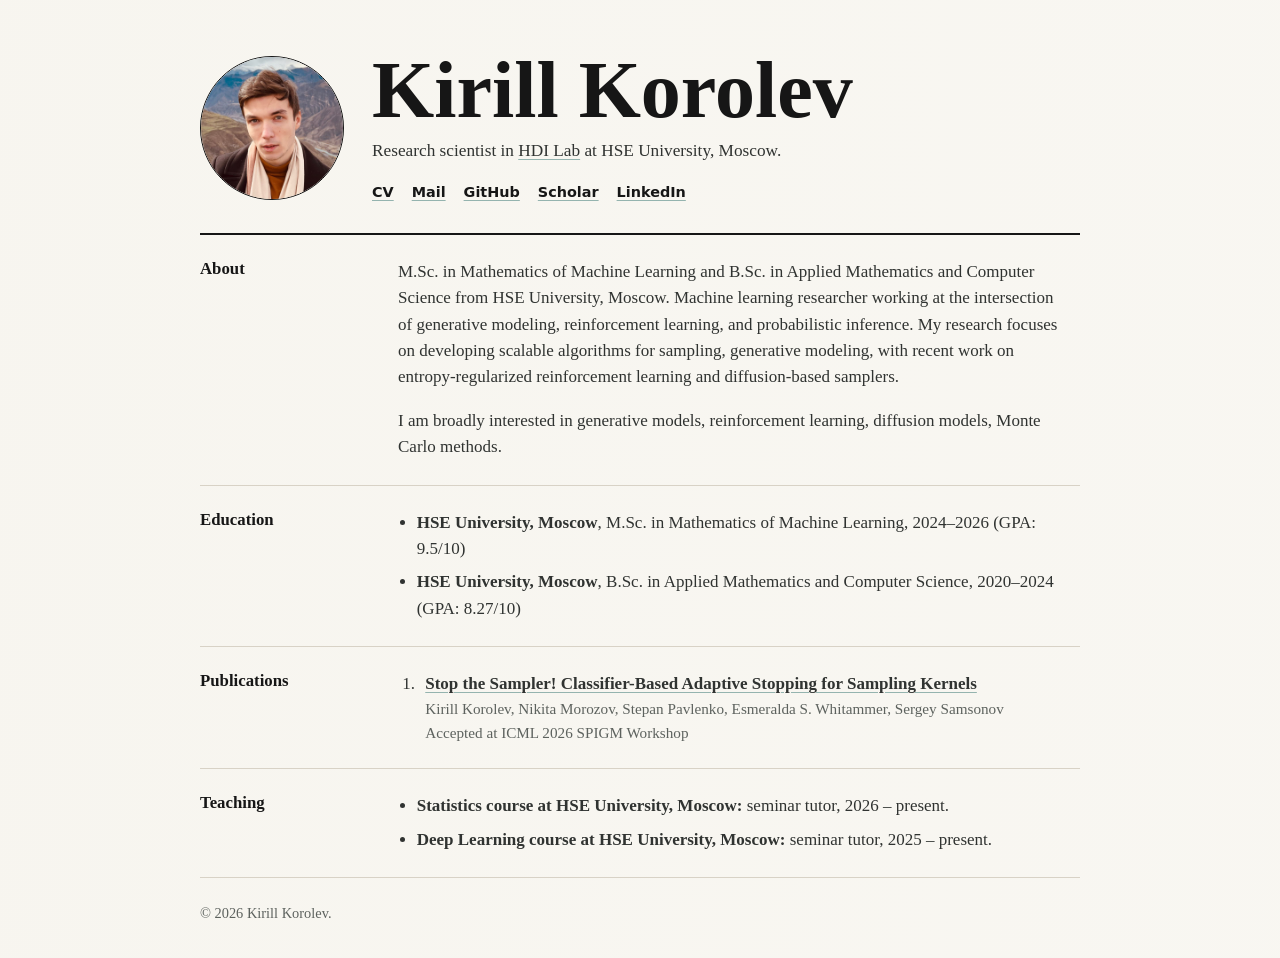
==== index.html @ 7864aa4a "add google monitor" ====
<!doctype html>
<html lang="en">
  <head>
    <meta charset="utf-8">
    <meta name="viewport" content="width=device-width, initial-scale=1">
    <meta
      name="description"
      content="Personal website of Kirill Korolev."
    >
    <meta name="google-site-verification" content="NBXI4HYTqgPtcaSsDmMrQNuc7NMK7PXPJ6CvXGRIiEw" />
    <title>Kirill Korolev</title>
    <link rel="icon" href="assets/favicon.svg" type="image/svg+xml">
    <link rel="stylesheet" href="styles.css">
  </head>
  <body>
    <main class="page" id="top">
      <header class="profile">
        <img
          class="portrait"
          src="assets/me.png"
          width="144"
          height="144"
        >

        <div class="profile-main">
          <h1>Kirill Korolev</h1>
          <p class="lead">
            Research scientist in <a href="https://cs.hse.ru/en/iai/hdilab/">HDI Lab</a> at HSE University, Moscow.
          </p>

          <nav class="links" aria-label="Primary links">
            <a href="assets/cv.pdf">CV</a>
            <a href="mailto:kkorolev@hse.ru">Mail</a>
            <a href="https://github.com/kkorolev1" rel="me">GitHub</a>
            <a href="https://scholar.google.com/citations?user=1c7fxGIAAAAJ" rel="me">Scholar</a>
            <a href="https://www.linkedin.com/in/kirill-korolev-5b4349169/" rel="me">LinkedIn</a>
          </nav>
        </div>
      </header>

      <section class="section" aria-labelledby="about-title">
        <h2 id="about-title">About</h2>
        <div class="content">
          <p>
            M.Sc. in Mathematics of Machine Learning and B.Sc. in Applied Mathematics and Computer Science from HSE University, Moscow. Machine learning researcher working at the intersection of generative modeling, reinforcement learning, and probabilistic inference. My research focuses on developing scalable algorithms for sampling, generative modeling, with recent work on entropy-regularized reinforcement learning and diffusion-based samplers.
          </p>
          <p>
            I am broadly interested in generative models, reinforcement learning, diffusion models, Monte Carlo methods.
          </p>
        </div>
      </section>

      <section class="section" aria-labelledby="research-title">
        <h2 id="research-title">Education</h2>
        <ul class="compact-list">
        <li>
          <strong>HSE University, Moscow</strong>,
          M.Sc. in Mathematics of Machine Learning,
          2024–2026 (GPA: 9.5/10)
        </li>
    
        <li>
          <strong>HSE University, Moscow</strong>,
          B.Sc. in Applied Mathematics and Computer Science,
          2020–2024 (GPA: 8.27/10)
        </li>
  
        </ul>
      </section>

      <section class="section" aria-labelledby="publications-title">
        <h2 id="publications-title">Publications</h2>
        <ol class="publication-list">
          <li>
            <span class="publication-title"><a href="https://arxiv.org/abs/2606.16073">Stop the Sampler! Classifier-Based Adaptive Stopping for Sampling Kernels</a></span>
            <span class="publication-meta">
              Kirill Korolev, Nikita Morozov, Stepan Pavlenko, Esmeralda S. Whitammer, Sergey Samsonov
            </span>
            <span class="publication-meta">
              Accepted at ICML 2026 SPIGM Workshop
            </span>
          </li>
        </ol>
      </section>

      <section class="section" aria-labelledby="teaching-title">
        <h2 id="teaching-title">Teaching</h2>
        <ul class="compact-list">
          <li><strong>Statistics course at HSE University, Moscow:</strong> seminar tutor, 2026 – present.</li>
          <li><strong>Deep Learning course at HSE University, Moscow:</strong> seminar tutor, 2025 – present.</li>
        </ul>
      </section>

      <footer class="footer">
        <p>&copy; 2026 Kirill Korolev.</p>
      </footer>
    </main>
  </body>
</html>
---- styles.css ----
:root {
  --paper: #f7f5ef;
  --ink: #161616;
  --muted: #5d625e;
  --rule: #d8d2c6;
  --teal: #286b67;
  --crimson: #9b2f32;
  --white: #fffdfa;
}

* {
  box-sizing: border-box;
}

html {
  scroll-behavior: smooth;
}

body {
  margin: 0;
  background:
    linear-gradient(90deg, rgb(247 245 239 / 0.98), rgb(247 245 239 / 0.84));
  color: var(--ink);
  font-family: ui-serif, Georgia, Cambria, "Times New Roman", Times, serif;
  font-size: 17px;
  line-height: 1.55;
}

a {
  color: inherit;
  text-decoration-color: rgb(40 107 103 / 0.48);
  text-decoration-thickness: 0.08em;
  text-underline-offset: 0.18em;
}

a:hover {
  color: var(--teal);
}

.page {
  width: min(880px, calc(100% - 36px));
  margin: 0 auto;
  padding: 52px 0 34px;
}

.profile {
  display: grid;
  grid-template-columns: 144px minmax(0, 1fr);
  gap: 28px;
  align-items: center;
  padding-bottom: 30px;
  border-bottom: 2px solid var(--ink);
}

.portrait {
  width: 144px;
  height: 144px;
  border: 1px solid var(--ink);
  border-radius: 50%;
  background: var(--white);
  object-fit: cover;
}

.kicker {
  margin: 0 0 6px;
  color: var(--crimson);
  font-family: ui-sans-serif, system-ui, -apple-system, BlinkMacSystemFont, "Segoe UI", sans-serif;
  font-size: 0.72rem;
  font-weight: 700;
  letter-spacing: 0.12em;
  text-transform: uppercase;
}

h1,
h2,
p {
  margin-top: 0;
}

h1 {
  margin-bottom: 10px;
  font-size: clamp(2.9rem, 8vw, 5rem);
  line-height: 0.95;
  letter-spacing: 0;
}

h2 {
  margin: 0;
  font-size: 1.05rem;
  line-height: 1.25;
  letter-spacing: 0;
}

.lead {
  max-width: 620px;
  margin-bottom: 16px;
  color: #303331;
  font-size: 1.08rem;
}

.links {
  display: flex;
  flex-wrap: wrap;
  gap: 8px 18px;
  font-family: ui-sans-serif, system-ui, -apple-system, BlinkMacSystemFont, "Segoe UI", sans-serif;
  font-size: 0.9rem;
  font-weight: 650;
}

.section {
  display: grid;
  grid-template-columns: 170px minmax(0, 1fr);
  gap: 28px;
  padding: 24px 0;
  border-bottom: 1px solid var(--rule);
}

.content {
  max-width: 660px;
  color: #303331;
}

.content p:last-child,
.footer p {
  margin-bottom: 0;
}

.compact-list,
.contact-list,
.publication-list {
  margin: 0;
  color: #303331;
}

.compact-list,
.contact-list {
  padding-left: 1.1em;
}

.compact-list li + li,
.contact-list li + li,
.publication-list li + li {
  margin-top: 7px;
}

.publication-list {
  padding-left: 1.25em;
}

.publication-list li {
  padding-left: 6px;
}

.publication-title {
  display: block;
  font-weight: 700;
}

.publication-meta {
  display: block;
  color: var(--muted);
  font-size: 0.95rem;
}

.footer {
  padding-top: 24px;
  color: var(--muted);
  font-size: 0.9rem;
}

@media (max-width: 680px) {
  body {
    background:
      linear-gradient(180deg, rgb(247 245 239 / 0.98), rgb(247 245 239 / 0.9));
  }

  .page {
    padding-top: 32px;
  }

  .profile {
    grid-template-columns: 1fr;
    gap: 18px;
  }

  .portrait {
    width: 112px;
    height: 112px;
  }

  .section {
    grid-template-columns: 1fr;
    gap: 8px;
  }
}

@media print {
  body {
    background: var(--paper);
  }

  .page {
    width: 100%;
    padding: 0;
  }

  .portrait {
    width: 96px;
    height: 96px;
  }
}
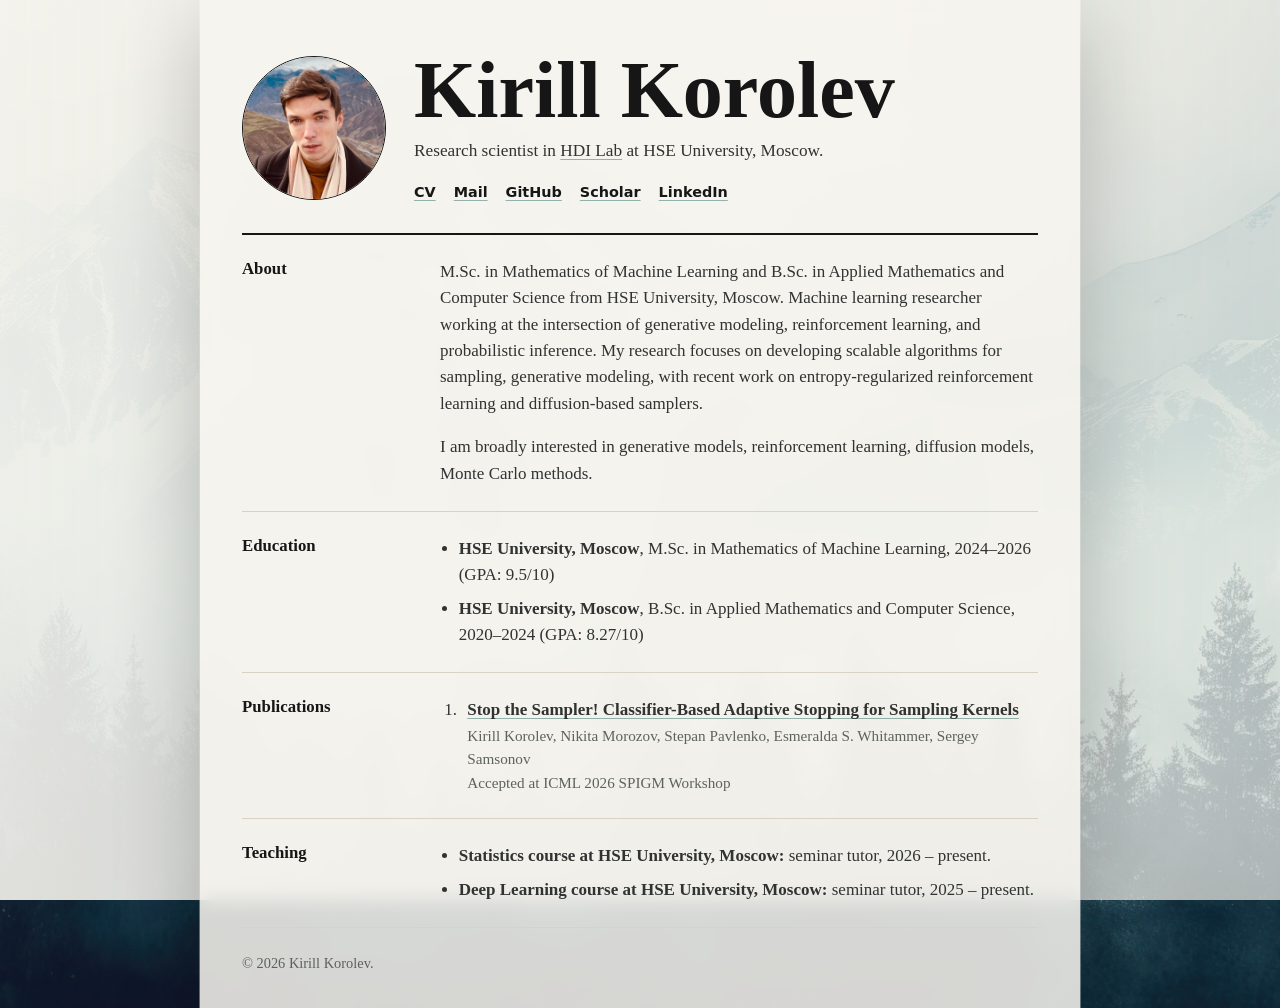
==== commit cc63ba07: "update bg" ====
--- a/index.html
+++ b/index.html
@@ -95,5 +95,19 @@
         <p>&copy; 2026 Kirill Korolev.</p>
       </footer>
     </main>
+  <script>
+      const root = document.documentElement;
+    
+      function updateParallax() {
+        const y = window.scrollY * -0.3;
+        root.style.setProperty("--parallax-y", `${y}px`);
+      }
+    
+      updateParallax();
+    
+      window.addEventListener("scroll", () => {
+        requestAnimationFrame(updateParallax);
+      });
+    </script>
   </body>
 </html>
--- a/styles.css
+++ b/styles.css
@@ -18,12 +18,43 @@
 
 body {
   margin: 0;
-  background:
-    linear-gradient(90deg, rgb(247 245 239 / 0.98), rgb(247 245 239 / 0.84));
   color: var(--ink);
   font-family: ui-serif, Georgia, Cambria, "Times New Roman", Times, serif;
   font-size: 17px;
   line-height: 1.55;
+  background: #111;
+  min-height: 100vh;
+}
+
+body::before {
+  content: "";
+  position: fixed;
+  inset: -18vh 0;
+  z-index: -2;
+
+  background-image: url("assets/bg.jpg");
+  background-size: cover;
+  background-position: center;
+  background-repeat: no-repeat;
+
+  transform: translate3d(0, var(--parallax-y, 0px), 0) scale(1.08);
+  will-change: transform;
+}
+
+/* Light overlay for readability */
+body::after {
+  content: "";
+  position: fixed;
+  inset: 0;
+  z-index: -1;
+
+  background:
+    linear-gradient(
+      90deg,
+      rgb(247 245 239 / 0.90),
+      rgb(247 245 239 / 0.68)
+    ),
+    rgb(0 0 0 / 0.10);
 }
 
 a {
@@ -39,8 +70,17 @@
 
 .page {
   width: min(880px, calc(100% - 36px));
+  min-height: 100vh;
   margin: 0 auto;
-  padding: 52px 0 34px;
+  padding: 52px 42px 34px;
+
+  background: rgb(247 245 239 / 0.86);
+  backdrop-filter: blur(10px);
+  -webkit-backdrop-filter: blur(10px);
+
+  box-shadow:
+    0 24px 80px rgb(0 0 0 / 0.22),
+    0 0 0 1px rgb(255 255 255 / 0.38);
 }
 
 .profile {
@@ -170,12 +210,28 @@
 
 @media (max-width: 680px) {
   body {
+    font-size: 16px;
+  }
+
+  body::before {
+    background-position: center top;
+    transform: scale(1.1);
+  }
+
+  body::after {
     background:
-      linear-gradient(180deg, rgb(247 245 239 / 0.98), rgb(247 245 239 / 0.9));
+      linear-gradient(
+        180deg,
+        rgb(247 245 239 / 0.94),
+        rgb(247 245 239 / 0.78)
+      ),
+      rgb(0 0 0 / 0.10);
   }
 
   .page {
-    padding-top: 32px;
+    width: min(100% - 22px, 880px);
+    padding: 32px 22px 28px;
+    border-radius: 0 0 22px 22px;
   }
 
   .profile {
@@ -199,13 +255,24 @@
     background: var(--paper);
   }
 
+  body::before,
+  body::after {
+    display: none;
+  }
+
   .page {
     width: 100%;
+    min-height: auto;
     padding: 0;
+    background: var(--paper);
+    box-shadow: none;
+    border-radius: 0;
+    backdrop-filter: none;
+    -webkit-backdrop-filter: none;
   }
 
   .portrait {
     width: 96px;
     height: 96px;
   }
-}
+}
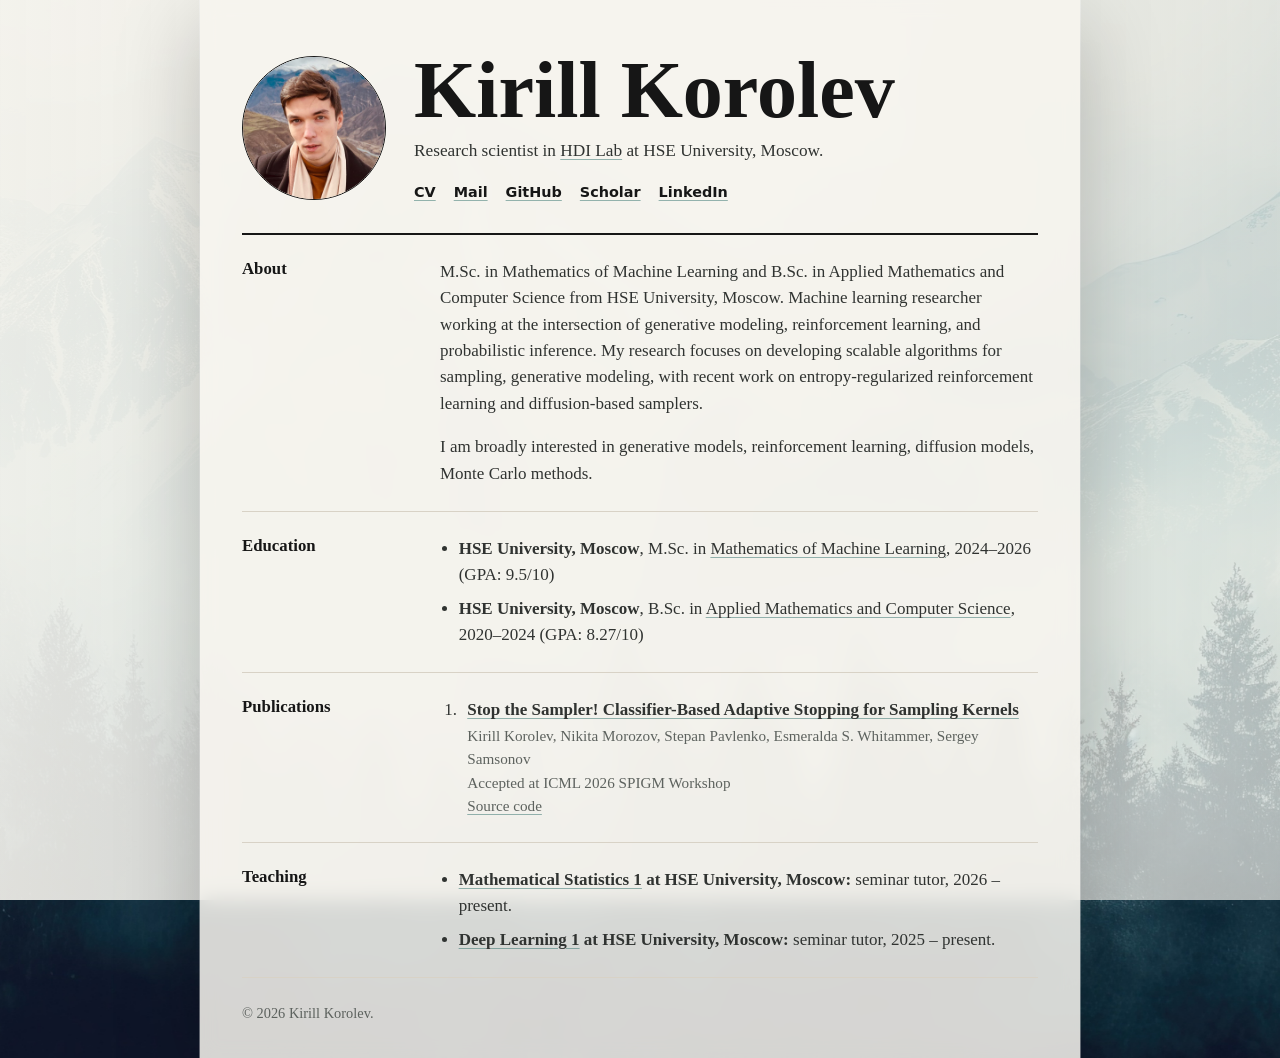
==== commit b91df5a6: "add urls" ====
--- a/index.html
+++ b/index.html
@@ -55,13 +55,13 @@
         <ul class="compact-list">
         <li>
           <strong>HSE University, Moscow</strong>,
-          M.Sc. in Mathematics of Machine Learning,
+          M.Sc. in <a href="https://www.hse.ru/en/ma/sltheory/">Mathematics of Machine Learning</a>,
           2024–2026 (GPA: 9.5/10)
         </li>
     
         <li>
           <strong>HSE University, Moscow</strong>,
-          B.Sc. in Applied Mathematics and Computer Science,
+          B.Sc. in <a href="https://www.hse.ru/en/ba/ami/">Applied Mathematics and Computer Science</a>,
           2020–2024 (GPA: 8.27/10)
         </li>
   
@@ -79,6 +79,9 @@
             <span class="publication-meta">
               Accepted at ICML 2026 SPIGM Workshop
             </span>
+            <span class="publication-meta">
+              <a href="https://github.com/kkorolev1/stop-the-sampler">Source code</a>
+            </span>
           </li>
         </ol>
       </section>
@@ -86,8 +89,8 @@
       <section class="section" aria-labelledby="teaching-title">
         <h2 id="teaching-title">Teaching</h2>
         <ul class="compact-list">
-          <li><strong>Statistics course at HSE University, Moscow:</strong> seminar tutor, 2026 – present.</li>
-          <li><strong>Deep Learning course at HSE University, Moscow:</strong> seminar tutor, 2025 – present.</li>
+          <li><strong><a href="https://www.hse.ru/en/edu/courses/1048896143">Mathematical Statistics 1</a> at HSE University, Moscow:</strong> seminar tutor, 2026 – present.</li>
+          <li><strong><a href="https://www.hse.ru/en/edu/courses/1048855444">Deep Learning 1</a> at HSE University, Moscow:</strong> seminar tutor, 2025 – present.</li>
         </ul>
       </section>
 
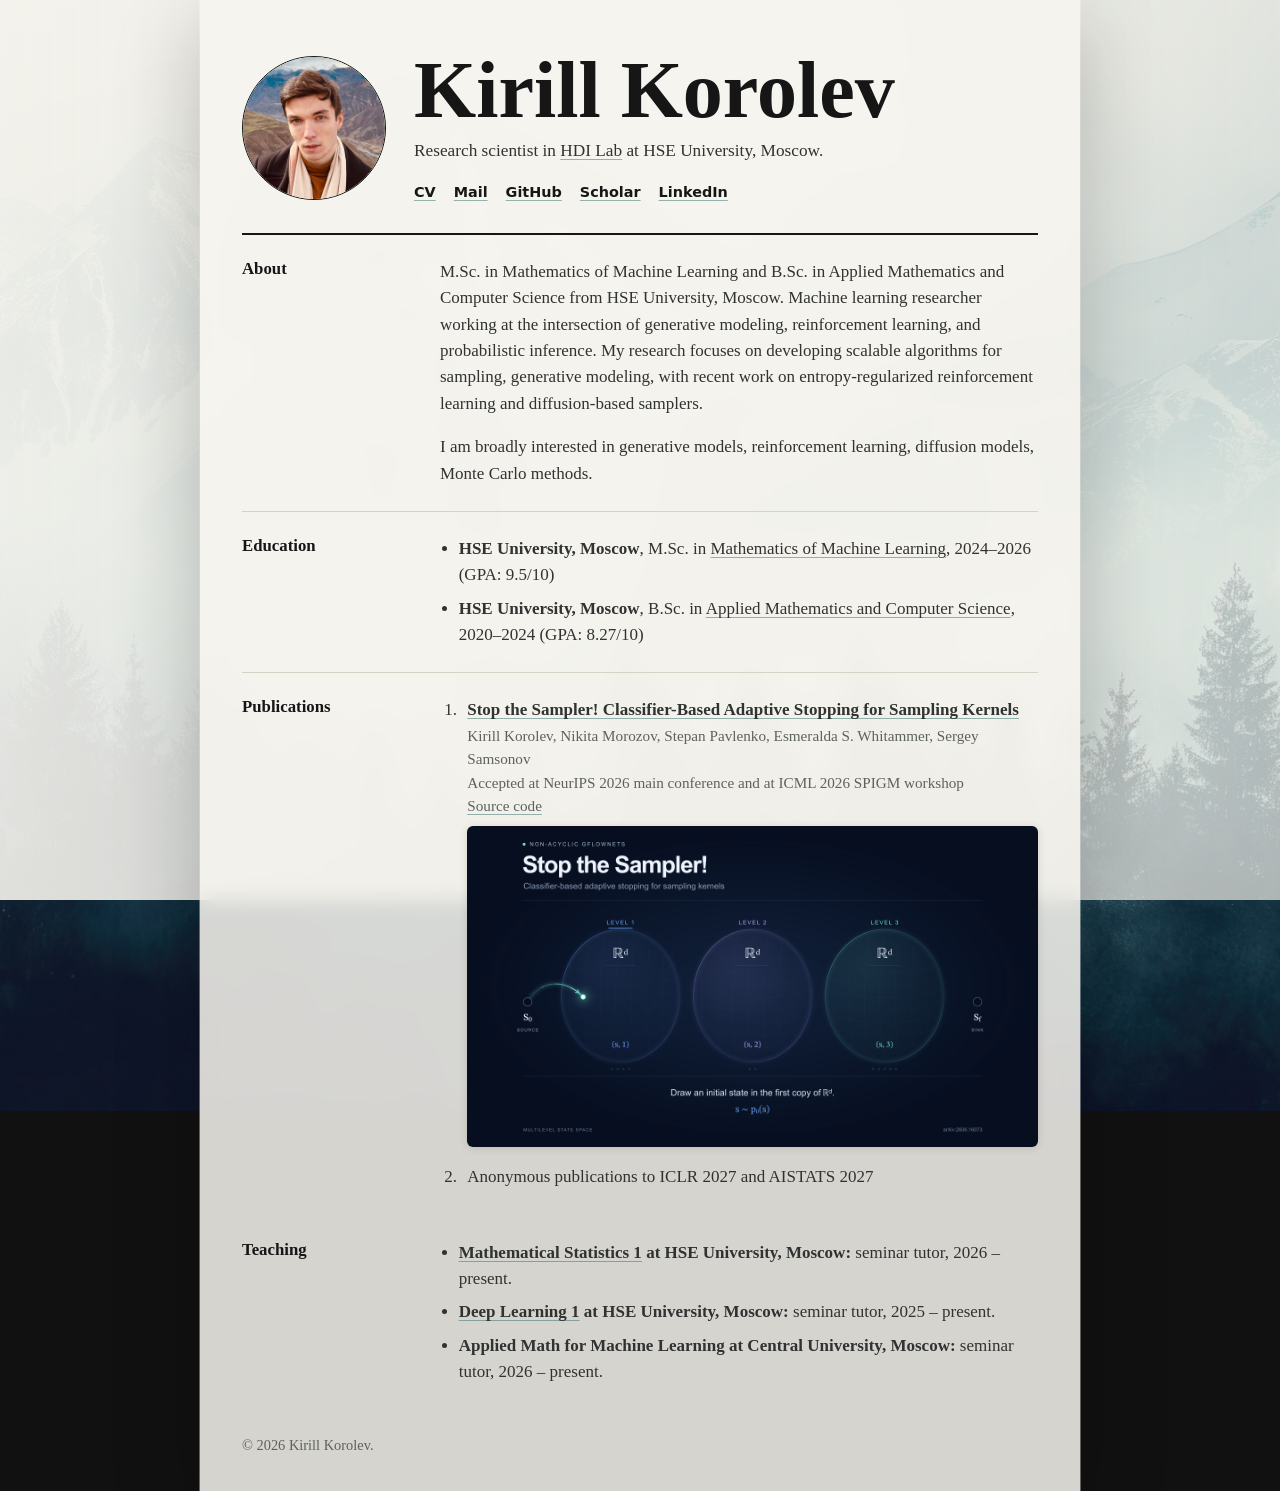
==== commit cc97f3c8: "upd gif" ====
--- a/index.html
+++ b/index.html
@@ -77,11 +77,15 @@
               Kirill Korolev, Nikita Morozov, Stepan Pavlenko, Esmeralda S. Whitammer, Sergey Samsonov
             </span>
             <span class="publication-meta">
-              Accepted at ICML 2026 SPIGM Workshop
+              Accepted at NeurIPS 2026 main conference and at ICML 2026 SPIGM workshop
             </span>
             <span class="publication-meta">
               <a href="https://github.com/kkorolev1/stop-the-sampler">Source code</a>
             </span>
+          <div style="margin-top: 0.5em; margin-bottom: 0.5em;">
+            <img src="assets/stop-the-sampler.gif" alt="Visualization of the state space" style="max-width: 100%; border-radius: 6px; box-shadow: 0 1px 8px rgba(0,0,0,0.12);">
+          </div>
+          <li>Anonymous publications to ICLR 2027 and AISTATS 2027</li>
           </li>
         </ol>
       </section>
@@ -91,6 +95,7 @@
         <ul class="compact-list">
           <li><strong><a href="https://www.hse.ru/en/edu/courses/1048896143">Mathematical Statistics 1</a> at HSE University, Moscow:</strong> seminar tutor, 2026 – present.</li>
           <li><strong><a href="https://www.hse.ru/en/edu/courses/1048855444">Deep Learning 1</a> at HSE University, Moscow:</strong> seminar tutor, 2025 – present.</li>
+          <li><strong>Applied Math for Machine Learning at Central University, Moscow:</strong> seminar tutor, 2026 – present.</li>
         </ul>
       </section>
 
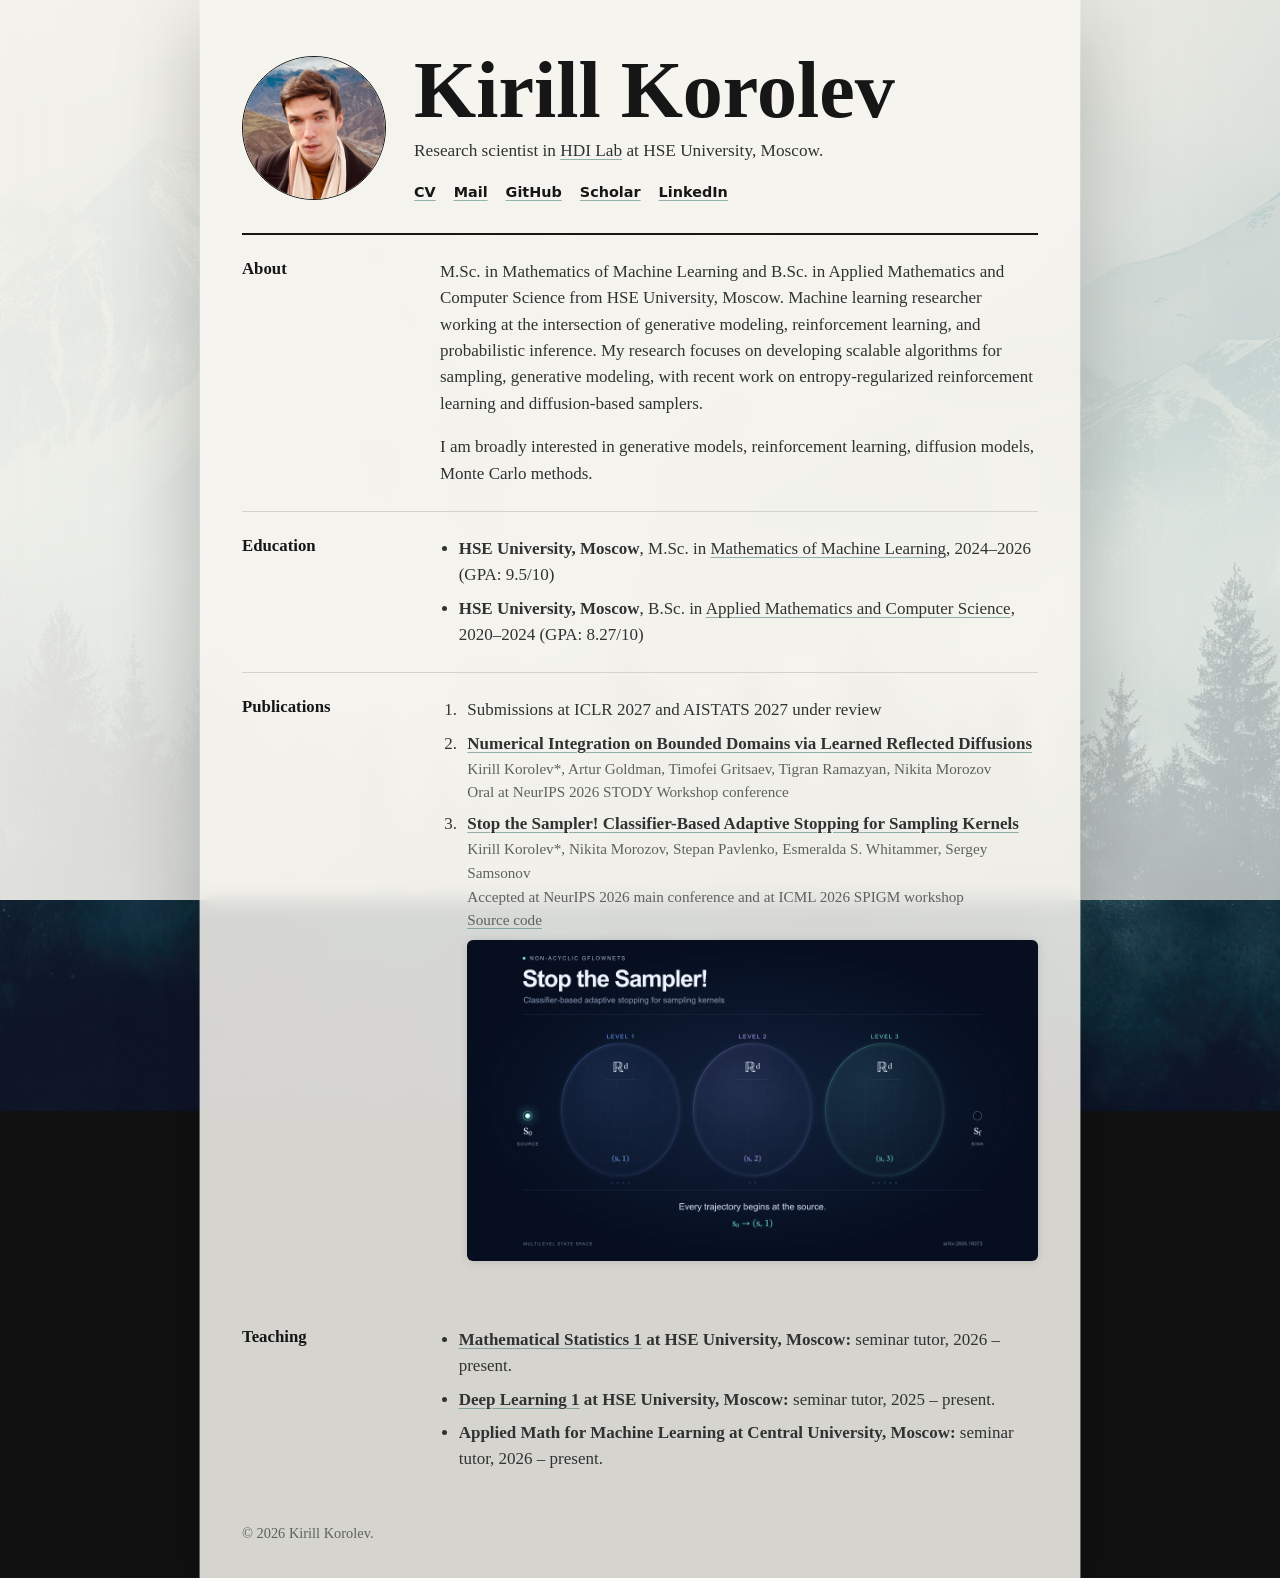
==== commit bc7c18ad: "update" ====
--- a/index.html
+++ b/index.html
@@ -72,9 +72,21 @@
         <h2 id="publications-title">Publications</h2>
         <ol class="publication-list">
           <li>
+            Submissions at ICLR 2027 and AISTATS 2027 under review
+          </li>
+          <li>
+            <span class="publication-title"><a href="https://openreview.net/forum?id=prchfE2XE5">Numerical Integration on Bounded Domains via Learned Reflected Diffusions</a></span>
+            <span class="publication-meta">
+              Kirill Korolev*, Artur Goldman, Timofei Gritsaev, Tigran Ramazyan, Nikita Morozov
+            </span>
+            <span class="publication-meta">
+              Oral at NeurIPS 2026 STODY Workshop conference
+            </span>
+          </li>
+          <li>
             <span class="publication-title"><a href="https://arxiv.org/abs/2606.16073">Stop the Sampler! Classifier-Based Adaptive Stopping for Sampling Kernels</a></span>
             <span class="publication-meta">
-              Kirill Korolev, Nikita Morozov, Stepan Pavlenko, Esmeralda S. Whitammer, Sergey Samsonov
+              Kirill Korolev*, Nikita Morozov, Stepan Pavlenko, Esmeralda S. Whitammer, Sergey Samsonov
             </span>
             <span class="publication-meta">
               Accepted at NeurIPS 2026 main conference and at ICML 2026 SPIGM workshop
@@ -85,7 +97,6 @@
           <div style="margin-top: 0.5em; margin-bottom: 0.5em;">
             <img src="assets/stop-the-sampler.gif" alt="Visualization of the state space" style="max-width: 100%; border-radius: 6px; box-shadow: 0 1px 8px rgba(0,0,0,0.12);">
           </div>
-          <li>Anonymous publications to ICLR 2027 and AISTATS 2027</li>
           </li>
         </ol>
       </section>
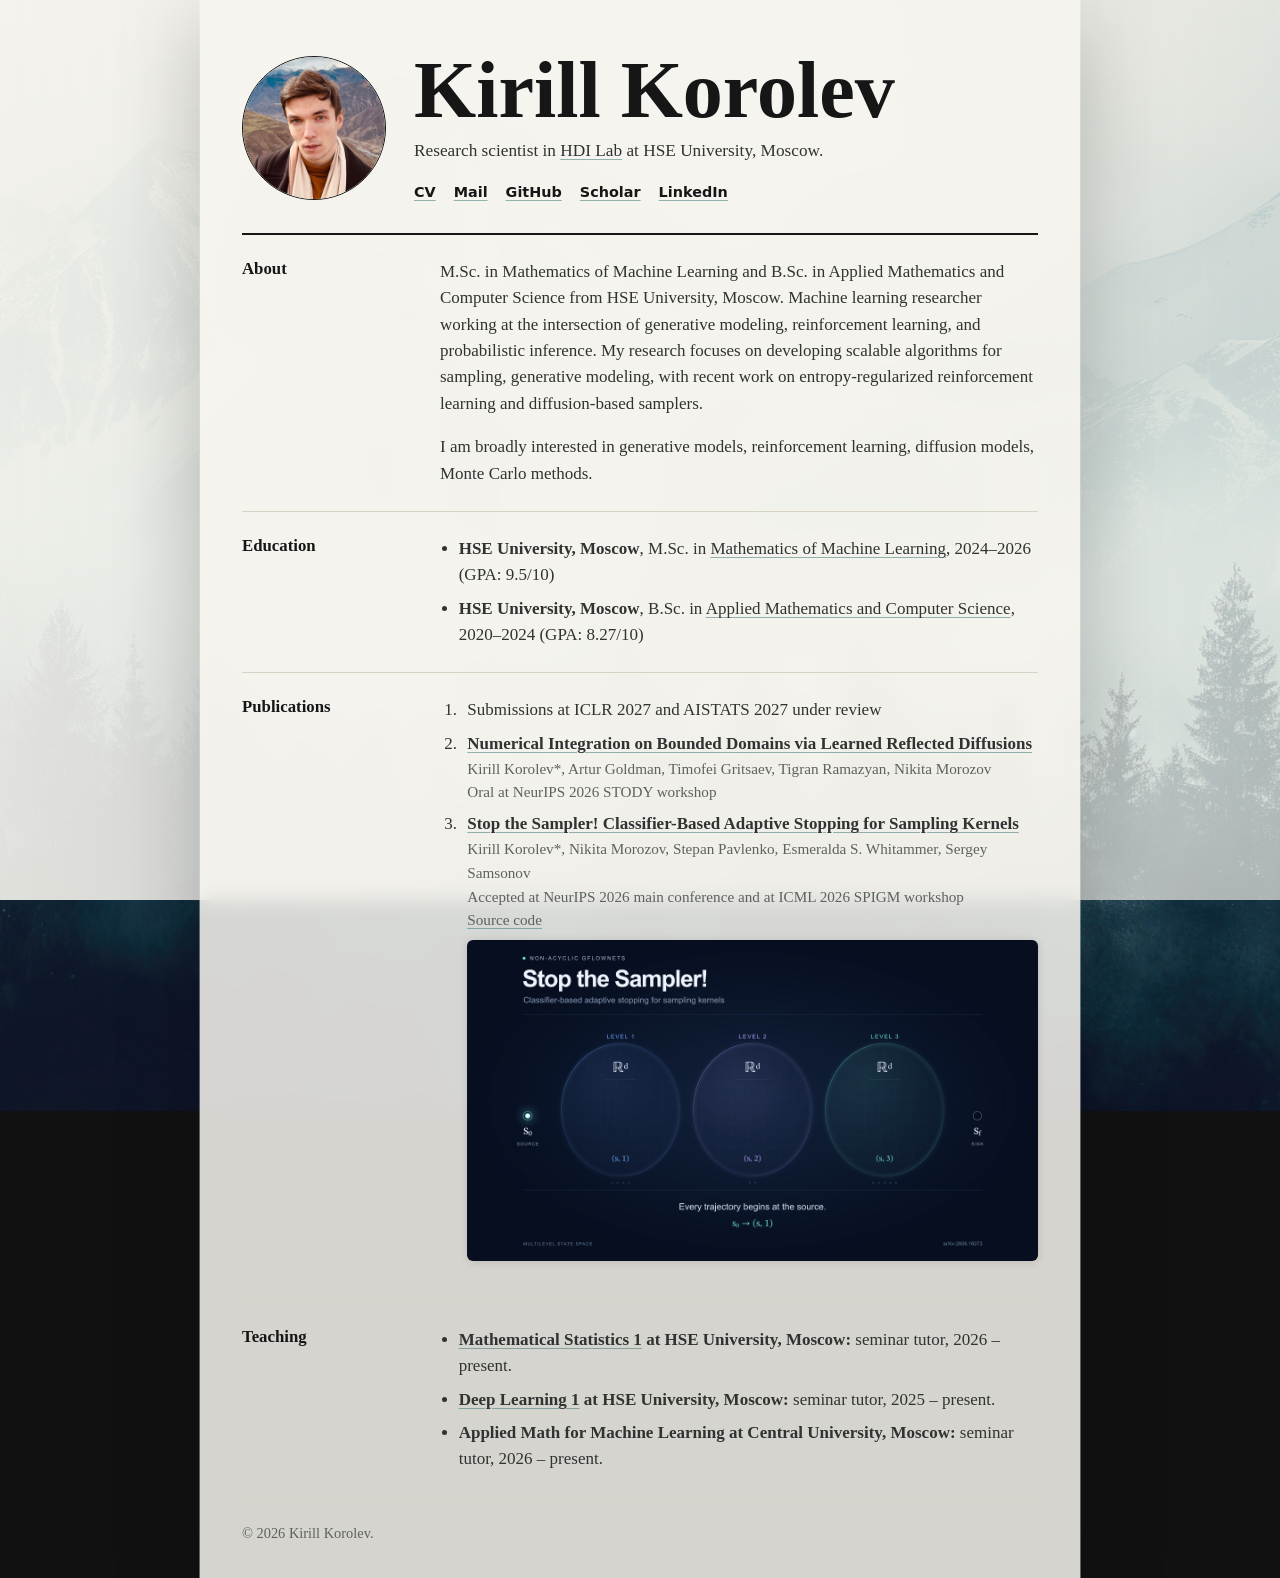
==== commit 94ea99cd: "update" ====
--- a/index.html
+++ b/index.html
@@ -80,7 +80,7 @@
               Kirill Korolev*, Artur Goldman, Timofei Gritsaev, Tigran Ramazyan, Nikita Morozov
             </span>
             <span class="publication-meta">
-              Oral at NeurIPS 2026 STODY Workshop conference
+              Oral at NeurIPS 2026 STODY workshop
             </span>
           </li>
           <li>
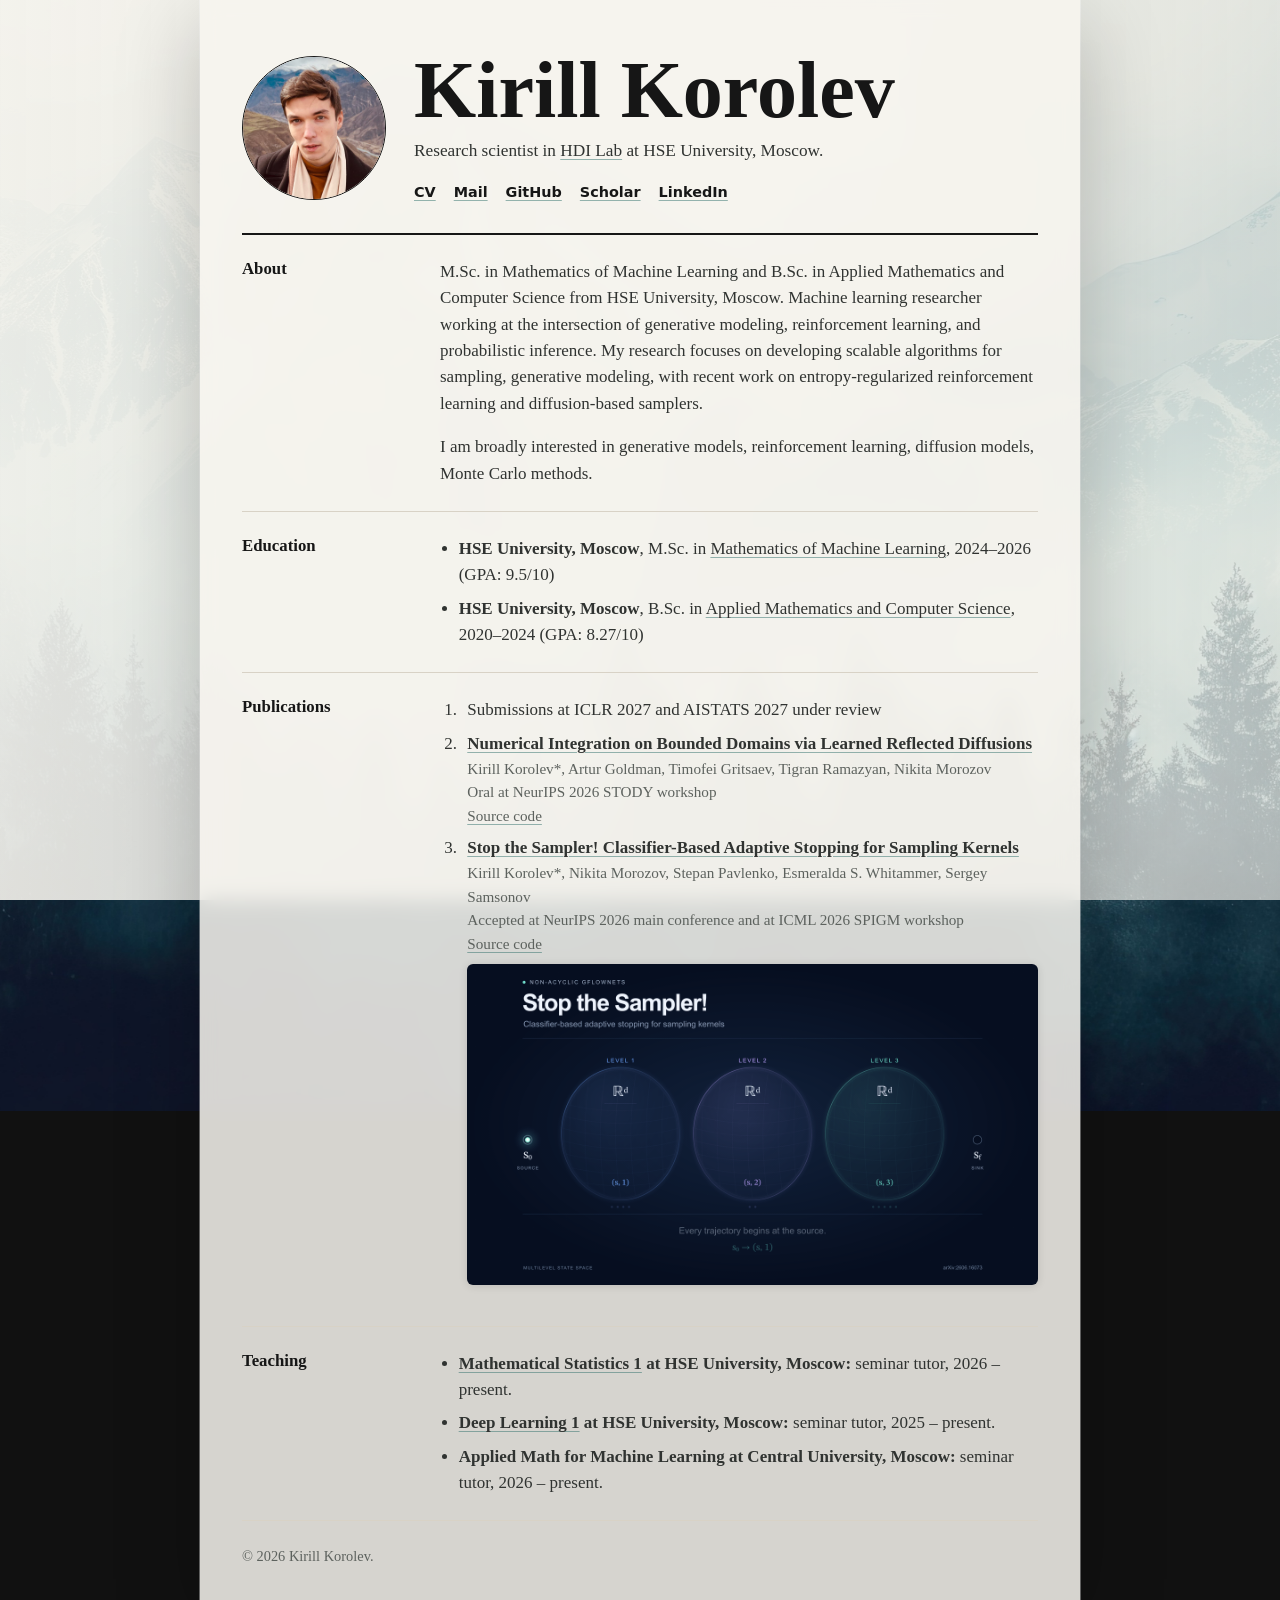
==== commit 3635cae1: "update" ====
--- a/index.html
+++ b/index.html
@@ -75,12 +75,15 @@
             Submissions at ICLR 2027 and AISTATS 2027 under review
           </li>
           <li>
-            <span class="publication-title"><a href="https://openreview.net/forum?id=prchfE2XE5">Numerical Integration on Bounded Domains via Learned Reflected Diffusions</a></span>
+            <span class="publication-title"><a href="https://arxiv.org/abs/2610.40499">Numerical Integration on Bounded Domains via Learned Reflected Diffusions</a></span>
             <span class="publication-meta">
               Kirill Korolev*, Artur Goldman, Timofei Gritsaev, Tigran Ramazyan, Nikita Morozov
             </span>
             <span class="publication-meta">
               Oral at NeurIPS 2026 STODY workshop
+            </span>
+            <span class="publication-meta">
+              <a href="https://github.com/kkorolev1/reflected-diffusion-samplers">Source code</a>
             </span>
           </li>
           <li>
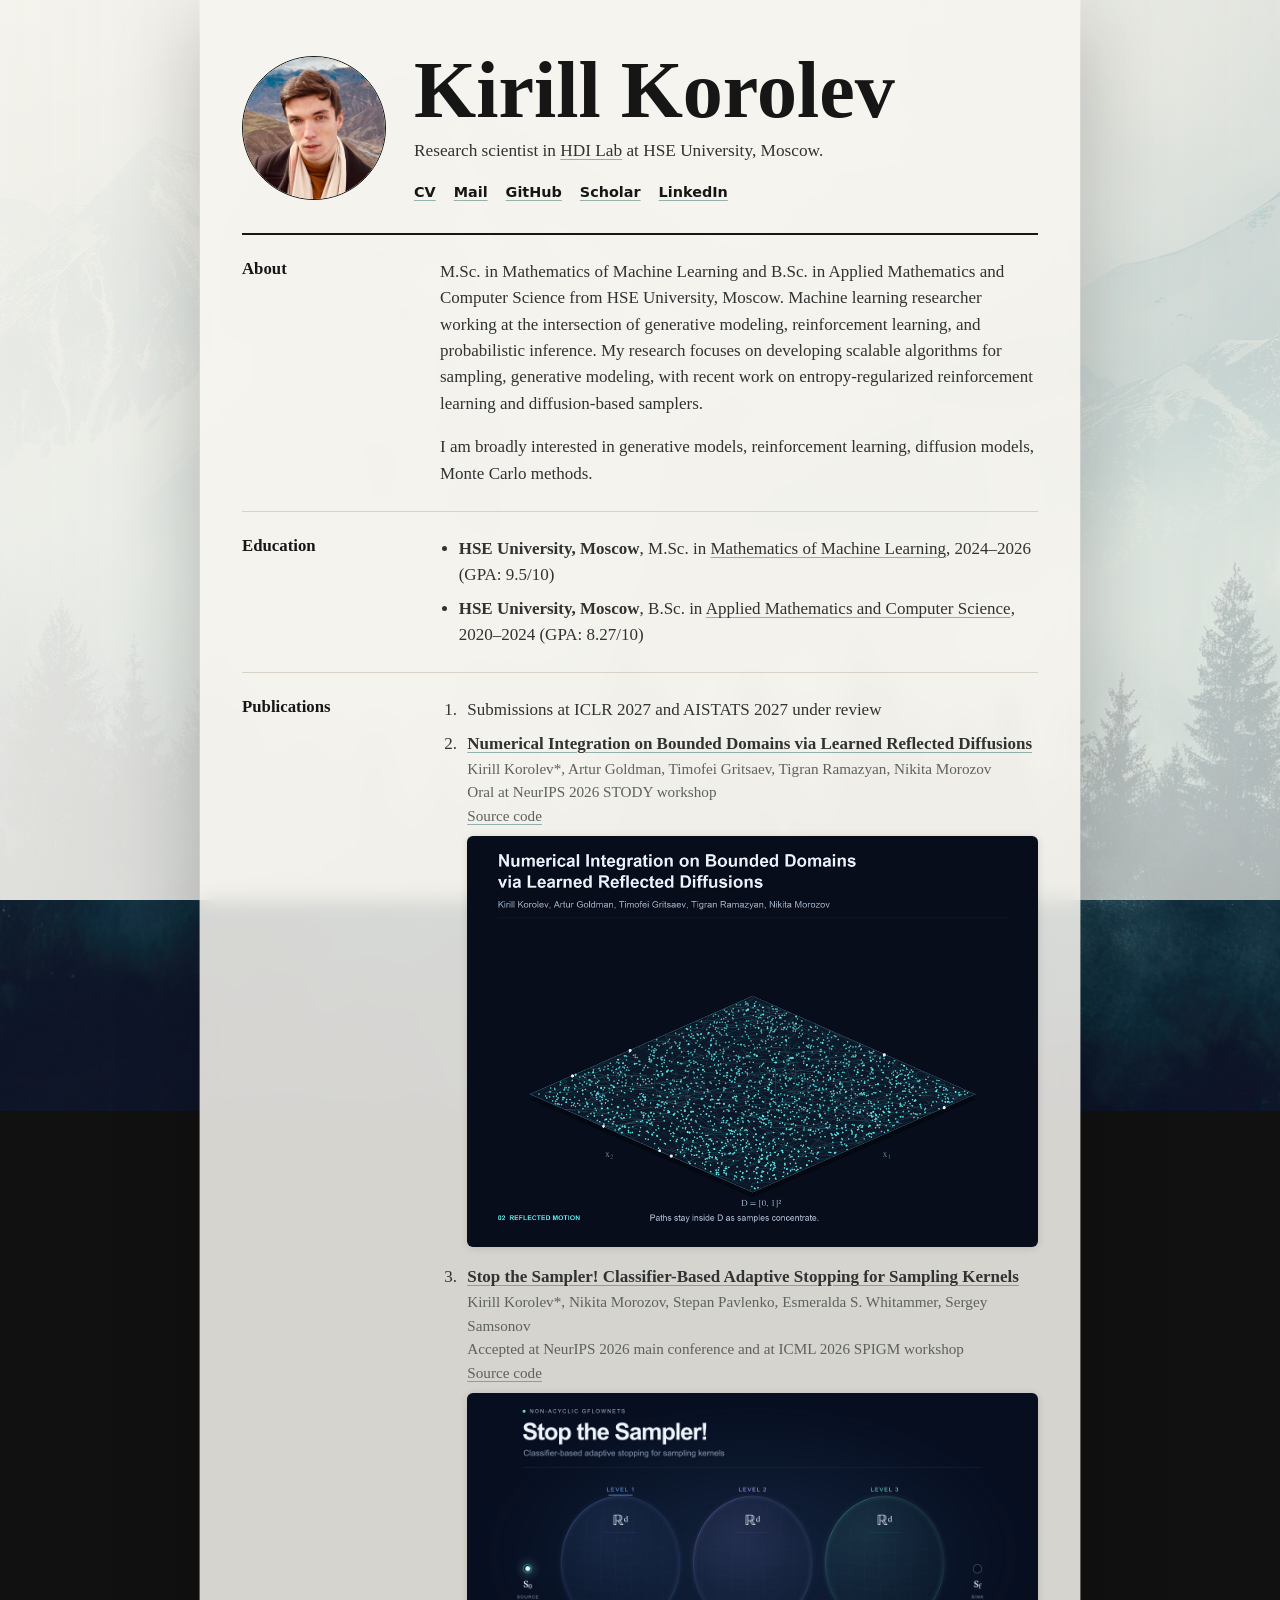
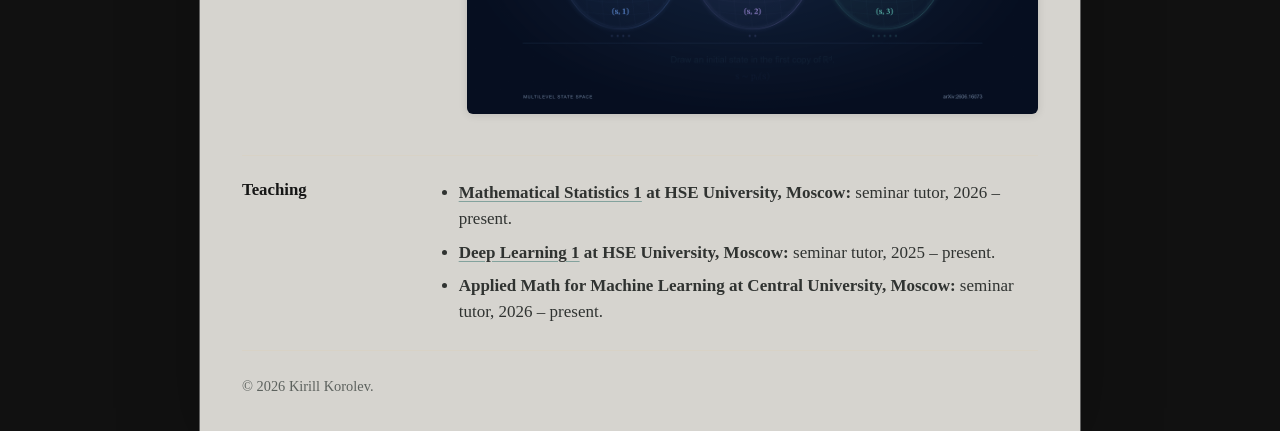
==== commit e7c201a2: "update" ====
--- a/index.html
+++ b/index.html
@@ -85,6 +85,9 @@
             <span class="publication-meta">
               <a href="https://github.com/kkorolev1/reflected-diffusion-samplers">Source code</a>
             </span>
+            <div style="margin-top: 0.5em; margin-bottom: 0.5em;">
+              <img src="assets/reflected-diffusion-samplers.gif" alt="Visualization of reflected diffusion" style="max-width: 100%; border-radius: 6px; box-shadow: 0 1px 8px rgba(0,0,0,0.12);">
+            </div>
           </li>
           <li>
             <span class="publication-title"><a href="https://arxiv.org/abs/2606.16073">Stop the Sampler! Classifier-Based Adaptive Stopping for Sampling Kernels</a></span>
